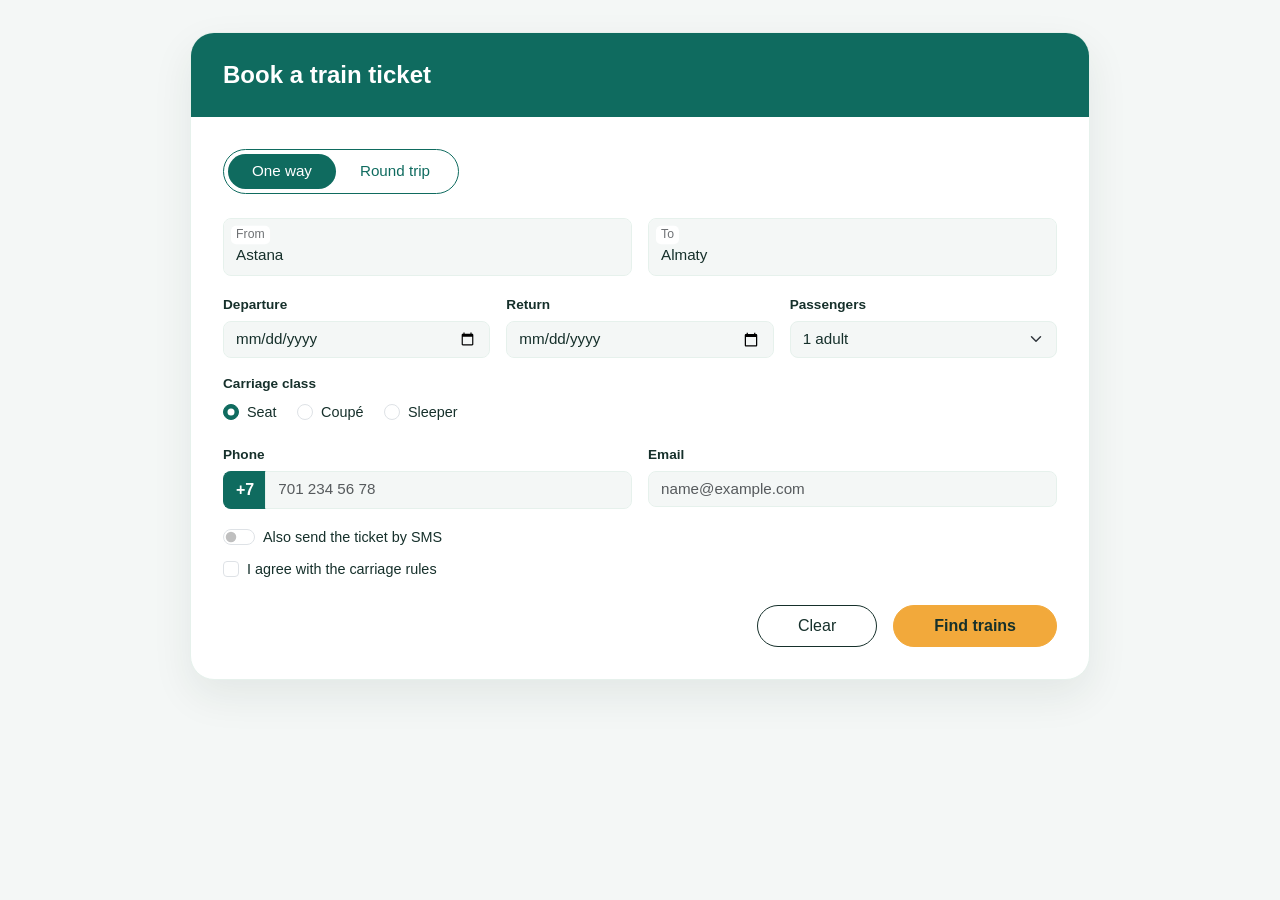
==== index.html @ 4bd58c1f "Assignment 4" ====
<!DOCTYPE html>
<html lang="en">
<head>
  <meta charset="UTF-8">
  <meta name="viewport" content="width=device-width, initial-scale=1.0">
  <title>Book a train ticket</title>
  
  <link href="https://cdn.jsdelivr.net/npm/bootstrap@5.3.2/dist/css/bootstrap.min.css" rel="stylesheet">  
  <link rel="stylesheet" href="style.css">
</head>
<body>

  <div class="ticket-card">
    <div class="ticket-header">
      Book a train ticket
    </div>
    
    <div class="ticket-body">
      <form id="ticketForm">
        
        <div class="trip-type-toggle mb-4">
            <input type="radio" class="btn-check" name="tripType" id="oneWay" value="oneWay" checked>
            <label class="btn trip-btn" for="oneWay">One way</label>

            <input class="btn-check" type="radio" name="tripType" id="roundTrip" value="roundTrip">
            <label class="btn trip-btn" for="roundTrip">Round trip</label>
        </div>

        <div class="row g-3 mb-3">
          <div class="col-md-6">
            <div class="form-floating">
              <input type="text" class="form-control" id="from" placeholder=" " value="Astana" required>
              <label for="from">From</label>
            </div>
          </div>
          <div class="col-md-6">
            <div class="form-floating">
              <input type="text" class="form-control" id="to" placeholder=" " value="Almaty" required>
              <label for="to">To</label>
            </div>
          </div>
        </div>

        <div class="row g-3 mb-3">
          <div class="col-md-4">
            <label for="departure" class="form-label">Departure</label>
            <input type="date" class="form-control" id="departure" required>
          </div>
          <div class="col-md-4">
            <label for="return" class="form-label">Return</label>
            <input type="date" class="form-control" id="return">
          </div>
          <div class="col-md-4">
            <label for="passengers" class="form-label">Passengers</label>
            <select class="form-select" id="passengers" required>
              <option value="1" selected>1 adult</option>
              <option value="2">2 adults</option>
              <option value="3">3 adults</option>
              <option value="4">4 adults</option>
              <option value="5">5 adults</option>
              <option value="6">6 adults</option>
            </select>
          </div>
        </div>

        <div class="mb-3">
          <label class="form-label d-block">Carriage class</label>
          <div class="form-check form-check-inline">
            <input class="form-check-input" type="radio" name="carriageClass" id="seat" value="seat" required checked>
            <label class="form-check-label" for="seat">Seat</label>
          </div>
          <div class="form-check form-check-inline">
            <input class="form-check-input" type="radio" name="carriageClass" id="coupe" value="coupe">
            <label class="form-check-label" for="coupe">Coupé</label>
          </div>
          <div class="form-check form-check-inline">
            <input class="form-check-input" type="radio" name="carriageClass" id="sleeper" value="sleeper">
            <label class="form-check-label" for="sleeper">Sleeper</label>
          </div>
        </div>

        <div class="row g-3 mb-3">
          <div class="col-md-6">
            <label for="phone" class="form-label">Phone</label>
            <div class="input-group">
              <span class="input-group-text phone-prefix">+7</span>
              <input type="tel" class="form-control" id="phone" placeholder="701 234 56 78" required>
            </div>
          </div>
          <div class="col-md-6">
            <label for="email" class="form-label">Email</label>
            <input type="email" class="form-control" id="email" placeholder="name@example.com" required>
          </div>
        </div>

        <div class="mb-4">
          <div class="form-check form-switch mb-2">
            <input class="form-check-input" type="checkbox" id="smsNotify">
            <label class="form-check-label" for="smsNotify">
              Also send the ticket by SMS
            </label>
          </div>
          <div class="form-check">
            <input class="form-check-input" type="checkbox" id="agreeRules" required>
            <label class="form-check-label" for="agreeRules">
              I agree with the carriage rules
            </label>
          </div>
        </div>

        <div class="button-group d-flex justify-content-end gap-3">
          <button type="reset" class="btn btn-clear">Clear</button>
          <button type="submit" class="btn btn-find">Find trains</button>
        </div>

      </form>
    </div>
  </div>

</body>
</html>
---- style.css ----
:root {
  --train-green: #0F6B5F;
  --train-orange: #F2A93B;
  --train-dark: #16302B;
  --train-light-bg: #F4F7F6;
  --train-border: #E6F1EC;
}

body {
  font-family: 'Montserrat', sans-serif;
  background-color: var(--train-light-bg);
  padding: 2rem 1rem;
}

.ticket-card {
  background: #fff;
  border-radius: 1.5rem;
  box-shadow: 0 1rem 2.5rem rgba(22, 48, 43, 0.08);
  border: 1px solid var(--train-border);
  overflow: hidden;
  max-width: 900px;
  margin: 0 auto;
}

.ticket-header {
  background-color: var(--train-green);
  color: #fff;
  padding: 1.5rem 2rem;
  font-weight: 600;
  font-size: 1.5rem;
}

.ticket-body {
  padding: 2rem;
}

.trip-type-toggle {
  display: inline-flex;
  border: 1px solid var(--train-green);
  border-radius: 50rem;
  padding: 0.25rem;
  background-color: #fff;
}

.trip-btn {
  border-radius: 50rem !important;
  padding: 0.375rem 1.5rem;
  color: var(--train-green);
  font-weight: 500;
  font-size: 0.95rem;
  border: none;
}

.btn-check:checked + .trip-btn {
  background-color: var(--train-green);
  color: #fff;
}

.form-control, .form-select {
  background-color: var(--train-light-bg);
  border: 1px solid var(--train-border);
  border-radius: 0.5rem;
  color: var(--train-dark);
  font-size: 0.95rem;
}

.form-control:focus, .form-select:focus {
  background-color: #fff;
  border-color: var(--train-green);
  box-shadow: 0 0 0 0.25rem rgba(15, 107, 95, 0.15);
}

.form-floating > .form-control {
  background-color: var(--train-light-bg);
  border: 1px solid var(--train-border);
  border-radius: 0.5rem;
}

.form-floating > .form-control:focus {
  background-color: #fff;
  border-color: var(--train-green);
  box-shadow: 0 0 0 0.25rem rgba(15, 107, 95, 0.15);
}

.form-floating > label {
  color: #6c757d;
  font-size: 0.9rem;
}

.form-label {
  font-weight: 600;
  font-size: 0.85rem;
  color: var(--train-dark);
  margin-bottom: 0.35rem;
}

.form-check-input:checked {
  background-color: var(--train-green);
  border-color: var(--train-green);
}

.form-check-label {
  font-size: 0.9rem;
  color: var(--train-dark);
}

.input-group .form-control {
  border-top-left-radius: 0;
  border-bottom-left-radius: 0;
}

.phone-prefix {
  background-color: var(--train-green);
  color: #fff;
  border: 1px solid var(--train-green);
  border-right: none;
  border-top-left-radius: 0.5rem;
  border-bottom-left-radius: 0.5rem;
  font-weight: 600;
  padding-left: 0.75rem;
  padding-right: 0.75rem;
}

.btn-clear {
  background-color: #fff;
  border: 1px solid var(--train-dark);
  color: var(--train-dark);
  border-radius: 50rem;
  padding: 0.5rem 2.5rem;
  font-weight: 500;
  transition: all 0.2s;
}

.btn-clear:hover {
  background-color: var(--train-light-bg);
}

.btn-find {
  background-color: var(--train-orange);
  border: 1px solid var(--train-orange);
  color: var(--train-dark);
  border-radius: 50rem;
  padding: 0.5rem 2.5rem;
  font-weight: 600;
  transition: all 0.2s;
}

.btn-find:hover {
  background-color: #e09b2e;
  border-color: #e09b2e;
}

@media (max-width: 767.98px) {
  .button-group {
    flex-direction: column-reverse;
    gap: 1rem !important;
  }
  
  .button-group .btn {
    width: 100%;
  }
  
  .ticket-body {
    padding: 1.5rem;
  }
  
  .ticket-header {
    padding: 1.25rem 1.5rem;
    font-size: 1.25rem;
  }
}
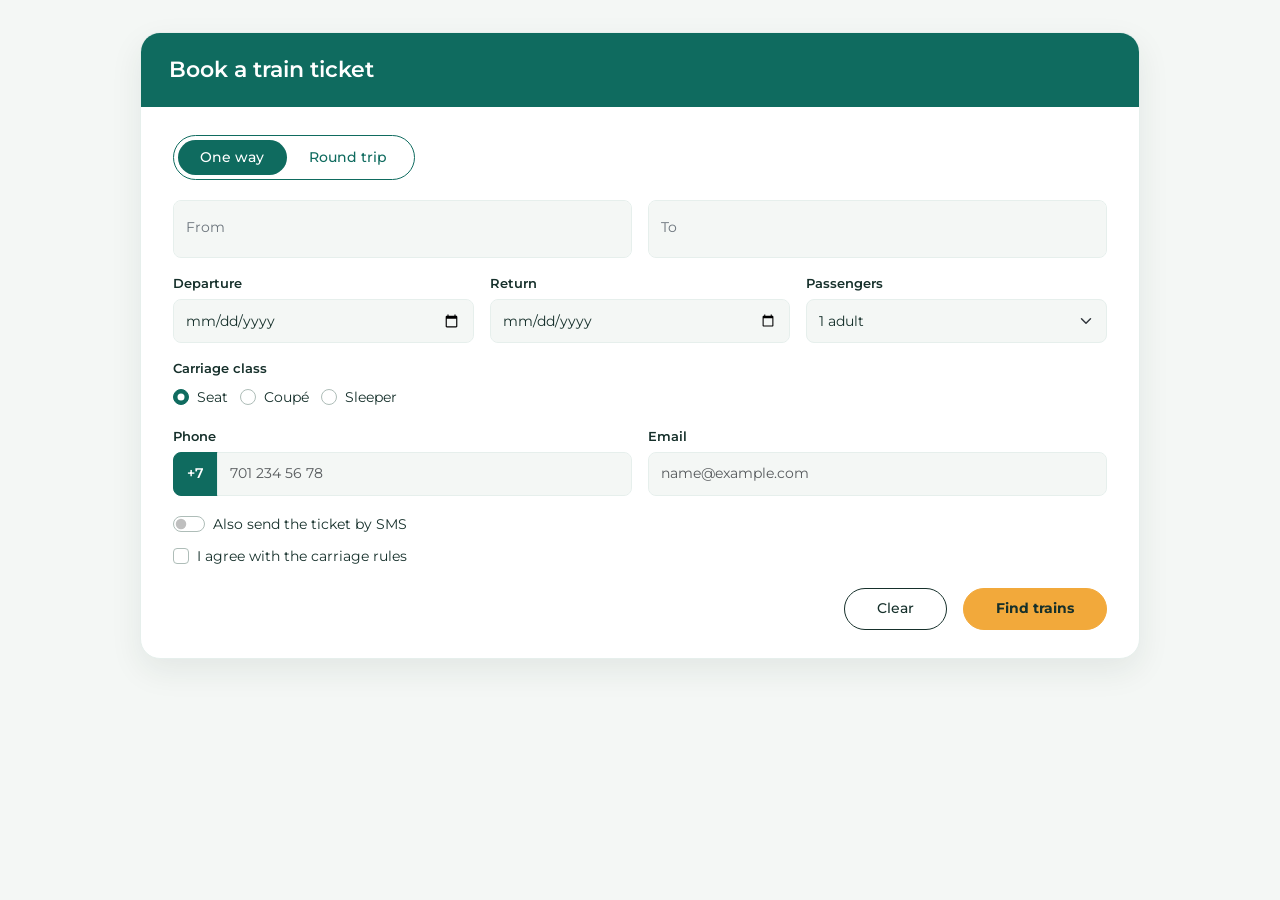
==== commit fe24a025: "Assignment 4" ====
--- a/index.html
+++ b/index.html
@@ -3,39 +3,40 @@
 <head>
   <meta charset="UTF-8">
   <meta name="viewport" content="width=device-width, initial-scale=1.0">
-  <title>Book a train ticket</title>
-  
-  <link href="https://cdn.jsdelivr.net/npm/bootstrap@5.3.2/dist/css/bootstrap.min.css" rel="stylesheet">  
+  <title>Book a Train Ticket</title>
+  <link href="https://cdn.jsdelivr.net/npm/bootstrap@5.3.2/dist/css/bootstrap.min.css" rel="stylesheet">
+  <link href="https://fonts.googleapis.com/css2?family=Montserrat:wght@400;500;600;700&display=swap" rel="stylesheet">
   <link rel="stylesheet" href="style.css">
 </head>
 <body>
+  <main class="ticket-card">
+    <header class="ticket-header">
+      Book a train ticket
+    </header>
 
-  <div class="ticket-card">
-    <div class="ticket-header">
-      Book a train ticket
-    </div>
-    
     <div class="ticket-body">
       <form id="ticketForm">
-        
-        <div class="trip-type-toggle mb-4">
-            <input type="radio" class="btn-check" name="tripType" id="oneWay" value="oneWay" checked>
-            <label class="btn trip-btn" for="oneWay">One way</label>
+        <fieldset class="trip-type-toggle mb-4">
+          <legend class="visually-hidden">Trip type</legend>
 
-            <input class="btn-check" type="radio" name="tripType" id="roundTrip" value="roundTrip">
-            <label class="btn trip-btn" for="roundTrip">Round trip</label>
-        </div>
+          <input type="radio" class="btn-check" name="tripType" id="oneWay" value="oneWay" checked>
+          <label class="btn trip-btn" for="oneWay">One way</label>
+
+          <input type="radio" class="btn-check" name="tripType" id="roundTrip" value="roundTrip">
+          <label class="btn trip-btn" for="roundTrip">Round trip</label>
+        </fieldset>
 
         <div class="row g-3 mb-3">
           <div class="col-md-6">
             <div class="form-floating">
-              <input type="text" class="form-control" id="from" placeholder=" " value="Astana" required>
+              <input type="text" class="form-control" id="from" name="from" placeholder="From" required>
               <label for="from">From</label>
             </div>
           </div>
+
           <div class="col-md-6">
             <div class="form-floating">
-              <input type="text" class="form-control" id="to" placeholder=" " value="Almaty" required>
+              <input type="text" class="form-control" id="to" name="to" placeholder="To" required>
               <label for="to">To</label>
             </div>
           </div>
@@ -44,15 +45,17 @@
         <div class="row g-3 mb-3">
           <div class="col-md-4">
             <label for="departure" class="form-label">Departure</label>
-            <input type="date" class="form-control" id="departure" required>
+            <input type="date" class="form-control" id="departure" name="departure" required>
           </div>
+
           <div class="col-md-4">
             <label for="return" class="form-label">Return</label>
-            <input type="date" class="form-control" id="return">
+            <input type="date" class="form-control" id="return" name="return">
           </div>
+
           <div class="col-md-4">
             <label for="passengers" class="form-label">Passengers</label>
-            <select class="form-select" id="passengers" required>
+            <select class="form-select" id="passengers" name="passengers" required>
               <option value="1" selected>1 adult</option>
               <option value="2">2 adults</option>
               <option value="3">3 adults</option>
@@ -63,48 +66,51 @@
           </div>
         </div>
 
-        <div class="mb-3">
-          <label class="form-label d-block">Carriage class</label>
-          <div class="form-check form-check-inline">
-            <input class="form-check-input" type="radio" name="carriageClass" id="seat" value="seat" required checked>
-            <label class="form-check-label" for="seat">Seat</label>
+        <fieldset class="mb-3 carriage-fieldset">
+          <legend class="form-label">Carriage class</legend>
+
+          <div class="class-options">
+            <div class="form-check form-check-inline">
+              <input class="form-check-input" type="radio" name="carriageClass" id="seat" value="seat" required checked>
+              <label class="form-check-label" for="seat">Seat</label>
+            </div>
+
+            <div class="form-check form-check-inline">
+              <input class="form-check-input" type="radio" name="carriageClass" id="coupe" value="coupe">
+              <label class="form-check-label" for="coupe">Coupé</label>
+            </div>
+
+            <div class="form-check form-check-inline">
+              <input class="form-check-input" type="radio" name="carriageClass" id="sleeper" value="sleeper">
+              <label class="form-check-label" for="sleeper">Sleeper</label>
+            </div>
           </div>
-          <div class="form-check form-check-inline">
-            <input class="form-check-input" type="radio" name="carriageClass" id="coupe" value="coupe">
-            <label class="form-check-label" for="coupe">Coupé</label>
-          </div>
-          <div class="form-check form-check-inline">
-            <input class="form-check-input" type="radio" name="carriageClass" id="sleeper" value="sleeper">
-            <label class="form-check-label" for="sleeper">Sleeper</label>
-          </div>
-        </div>
+        </fieldset>
 
         <div class="row g-3 mb-3">
           <div class="col-md-6">
             <label for="phone" class="form-label">Phone</label>
             <div class="input-group">
               <span class="input-group-text phone-prefix">+7</span>
-              <input type="tel" class="form-control" id="phone" placeholder="701 234 56 78" required>
+              <input type="tel" class="form-control" id="phone" name="phone" placeholder="701 234 56 78" inputmode="numeric" pattern="[0-9]{3} [0-9]{3} [0-9]{2} [0-9]{2}" title="Enter 10 digits in the format 701 234 56 78" required>
             </div>
           </div>
+
           <div class="col-md-6">
             <label for="email" class="form-label">Email</label>
-            <input type="email" class="form-control" id="email" placeholder="name@example.com" required>
+            <input type="email" class="form-control" id="email" name="email" placeholder="name@example.com" required>
           </div>
         </div>
 
-        <div class="mb-4">
+        <div class="form-options mb-4">
           <div class="form-check form-switch mb-2">
-            <input class="form-check-input" type="checkbox" id="smsNotify">
-            <label class="form-check-label" for="smsNotify">
-              Also send the ticket by SMS
-            </label>
+            <input class="form-check-input" type="checkbox" id="smsNotify" name="smsNotify">
+            <label class="form-check-label" for="smsNotify">Also send the ticket by SMS</label>
           </div>
+
           <div class="form-check">
-            <input class="form-check-input" type="checkbox" id="agreeRules" required>
-            <label class="form-check-label" for="agreeRules">
-              I agree with the carriage rules
-            </label>
+            <input class="form-check-input" type="checkbox" id="agreeRules" name="agreeRules" required>
+            <label class="form-check-label" for="agreeRules">I agree with the carriage rules</label>
           </div>
         </div>
 
@@ -112,10 +118,8 @@
           <button type="reset" class="btn btn-clear">Clear</button>
           <button type="submit" class="btn btn-find">Find trains</button>
         </div>
-
       </form>
     </div>
-  </div>
-
+  </main>
 </body>
-</html>+</html>
--- a/style.css
+++ b/style.css
@@ -2,84 +2,72 @@
   --train-green: #0F6B5F;
   --train-orange: #F2A93B;
   --train-dark: #16302B;
-  --train-light-bg: #F4F7F6;
-  --train-border: #E6F1EC;
+  --train-light-bg: #F4F7F5;
+  --train-border: #E6EFEC;
+}
+
+* {
+  box-sizing: border-box;
 }
 
 body {
+  margin: 0;
+  min-height: 100vh;
   font-family: 'Montserrat', sans-serif;
   background-color: var(--train-light-bg);
-  padding: 2rem 1rem;
+  color: var(--train-dark);
+  display: flex;
+  justify-content: center;
+  align-items: flex-start;
+  padding: 2rem 1.5rem;
 }
 
 .ticket-card {
-  background: #fff;
-  border-radius: 1.5rem;
-  box-shadow: 0 1rem 2.5rem rgba(22, 48, 43, 0.08);
+  width: 100%;
+  max-width: 1000px;
+  background-color: #fff;
   border: 1px solid var(--train-border);
+  border-radius: 1.25rem;
+  box-shadow: 0 0.75rem 2rem rgba(22, 48, 43, 0.08);
   overflow: hidden;
-  max-width: 900px;
-  margin: 0 auto;
 }
 
 .ticket-header {
   background-color: var(--train-green);
   color: #fff;
-  padding: 1.5rem 2rem;
+  padding: 1.25rem 1.75rem;
+  font-size: 1.4rem;
   font-weight: 600;
-  font-size: 1.5rem;
 }
 
 .ticket-body {
-  padding: 2rem;
-}
-
-.trip-type-toggle {
-  display: inline-flex;
-  border: 1px solid var(--train-green);
-  border-radius: 50rem;
-  padding: 0.25rem;
-  background-color: #fff;
-}
-
-.trip-btn {
-  border-radius: 50rem !important;
-  padding: 0.375rem 1.5rem;
-  color: var(--train-green);
-  font-weight: 500;
-  font-size: 0.95rem;
-  border: none;
-}
-
-.btn-check:checked + .trip-btn {
-  background-color: var(--train-green);
-  color: #fff;
-}
-
-.form-control, .form-select {
+  padding: 1.75rem;
+}
+
+.form-control,
+.form-select {
+  min-width: 0;
+  min-height: 44px;
   background-color: var(--train-light-bg);
   border: 1px solid var(--train-border);
   border-radius: 0.5rem;
   color: var(--train-dark);
-  font-size: 0.95rem;
-}
-
-.form-control:focus, .form-select:focus {
+  font-family: inherit;
+  font-size: 0.9rem;
+}
+
+.form-control:focus,
+.form-select:focus {
   background-color: #fff;
   border-color: var(--train-green);
-  box-shadow: 0 0 0 0.25rem rgba(15, 107, 95, 0.15);
+  box-shadow: 0 0 0 0.2rem rgba(15, 107, 95, 0.15);
 }
 
 .form-floating > .form-control {
-  background-color: var(--train-light-bg);
-  border: 1px solid var(--train-border);
-  border-radius: 0.5rem;
-}
-
-.form-floating > .form-control:focus {
-  background-color: #fff;
-  border-color: var(--train-green);
-  box-shadow: 0 0 0 0.25rem rgba(15, 107, 95, 0.15);
+  height: 58px;
+  min-height: 58px;
+  padding-top: 1.5rem;
+  padding-bottom: 0.4rem;
 }
 
 .form-floating > label {
@@ -88,84 +76,221 @@
 }
 
 .form-label {
+  display: block;
+  margin-bottom: 0.35rem;
+  color: var(--train-dark);
+  font-size: 0.82rem;
   font-weight: 600;
+}
+
+.trip-type-toggle {
+  display: inline-flex;
+  align-items: center;
+  margin-top: 0;
+  margin-bottom: 1.25rem !important;
+  padding: 0.25rem;
+  border: 1px solid var(--train-green);
+  border-radius: 50rem;
+  background-color: #fff;
+}
+
+.trip-btn {
+  padding: 0.45rem 1.4rem;
+  border: none;
+  border-radius: 50rem !important;
+  color: var(--train-green);
+  font-size: 0.88rem;
+  font-weight: 500;
+}
+
+.btn-check:checked + .trip-btn {
+  background-color: var(--train-green);
+  color: #fff;
+}
+
+.btn-check:focus-visible + .trip-btn {
+  outline: 2px solid var(--train-orange);
+  outline-offset: 2px;
+}
+
+.carriage-fieldset {
+  min-width: 0;
+  padding: 0;
+  border: 0;
+}
+
+.carriage-fieldset legend {
+  float: none;
+  width: auto;
+  margin-bottom: 0.35rem;
+}
+
+.class-options {
+  display: flex;
+  flex-wrap: wrap;
+  align-items: center;
+  gap: 0.4rem 0.75rem;
+}
+
+.form-check-inline {
+  margin-right: 0;
+}
+
+.form-check-input {
+  border-color: #aebdb8;
+}
+
+.form-check-input:checked {
+  background-color: var(--train-green);
+  border-color: var(--train-green);
+}
+
+.form-check-input:focus {
+  border-color: var(--train-green);
+  box-shadow: 0 0 0 0.2rem rgba(15, 107, 95, 0.15);
+}
+
+.form-check-label {
+  color: var(--train-dark);
   font-size: 0.85rem;
-  color: var(--train-dark);
-  margin-bottom: 0.35rem;
-}
-
-.form-check-input:checked {
-  background-color: var(--train-green);
-  border-color: var(--train-green);
-}
-
+}
+
+.phone-prefix {
+  display: flex;
+  align-items: center;
+  padding: 0 0.8rem;
+  background-color: var(--train-green);
+  border: 1px solid var(--train-green);
+  border-radius: 0.5rem 0 0 0.5rem;
+  color: #fff;
+  font-weight: 600;
+  font-size: 0.9rem;
+}
+
+.input-group .form-control {
+  border-radius: 0 0.5rem 0.5rem 0;
+}
+
+.form-options {
+  margin-bottom: 1.25rem !important;
+}
+
+.form-switch .form-check-input {
+  cursor: pointer;
+}
+
+.form-check-input,
 .form-check-label {
-  font-size: 0.9rem;
-  color: var(--train-dark);
-}
-
-.input-group .form-control {
-  border-top-left-radius: 0;
-  border-bottom-left-radius: 0;
-}
-
-.phone-prefix {
-  background-color: var(--train-green);
-  color: #fff;
-  border: 1px solid var(--train-green);
-  border-right: none;
-  border-top-left-radius: 0.5rem;
-  border-bottom-left-radius: 0.5rem;
-  font-weight: 600;
-  padding-left: 0.75rem;
-  padding-right: 0.75rem;
+  cursor: pointer;
+}
+
+.button-group {
+  align-items: center;
+}
+
+.button-group .btn {
+  min-height: 42px;
+  padding: 0.55rem 2rem;
+  border-radius: 50rem;
+  font-family: inherit;
+  font-size: 0.88rem;
+  transition: background-color 0.2s ease, border-color 0.2s ease, color 0.2s ease;
 }
 
 .btn-clear {
   background-color: #fff;
   border: 1px solid var(--train-dark);
   color: var(--train-dark);
-  border-radius: 50rem;
-  padding: 0.5rem 2.5rem;
   font-weight: 500;
-  transition: all 0.2s;
 }
 
 .btn-clear:hover {
   background-color: var(--train-light-bg);
+  border-color: var(--train-dark);
+  color: var(--train-dark);
 }
 
 .btn-find {
   background-color: var(--train-orange);
   border: 1px solid var(--train-orange);
   color: var(--train-dark);
-  border-radius: 50rem;
-  padding: 0.5rem 2.5rem;
-  font-weight: 600;
-  transition: all 0.2s;
+  font-weight: 700;
 }
 
 .btn-find:hover {
   background-color: #e09b2e;
   border-color: #e09b2e;
+  color: var(--train-dark);
+}
+
+.btn:focus-visible {
+  outline: 2px solid var(--train-green);
+  outline-offset: 3px;
+}
+
+@media (min-width: 768px) {
+  body {
+    padding: 2rem;
+  }
+
+  .ticket-card {
+    max-width: 1000px;
+  }
+
+  .ticket-body {
+    padding: 1.75rem 2rem;
+  }
 }
 
 @media (max-width: 767.98px) {
+  body {
+    padding: 1rem 0.75rem;
+  }
+
+  .ticket-card {
+    border-radius: 1rem;
+  }
+
+  .ticket-header {
+    padding: 1.1rem 1.25rem;
+    font-size: 1.2rem;
+  }
+
+  .ticket-body {
+    padding: 1.25rem;
+  }
+
+  .trip-type-toggle {
+    margin-bottom: 1.1rem !important;
+  }
+
+  .trip-btn {
+    padding: 0.45rem 1.1rem;
+  }
+
   .button-group {
     flex-direction: column-reverse;
-    gap: 1rem !important;
-  }
-  
+    align-items: stretch;
+    gap: 0.75rem !important;
+  }
+
   .button-group .btn {
     width: 100%;
   }
-  
+}
+
+@media (max-width: 360px) {
   .ticket-body {
-    padding: 1.5rem;
-  }
-  
+    padding: 1rem;
+  }
+
   .ticket-header {
-    padding: 1.25rem 1.5rem;
-    font-size: 1.25rem;
-  }
-}+    padding: 1rem;
+    font-size: 1.1rem;
+  }
+
+  .trip-btn {
+    padding: 0.4rem 0.85rem;
+    font-size: 0.82rem;
+  }
+}
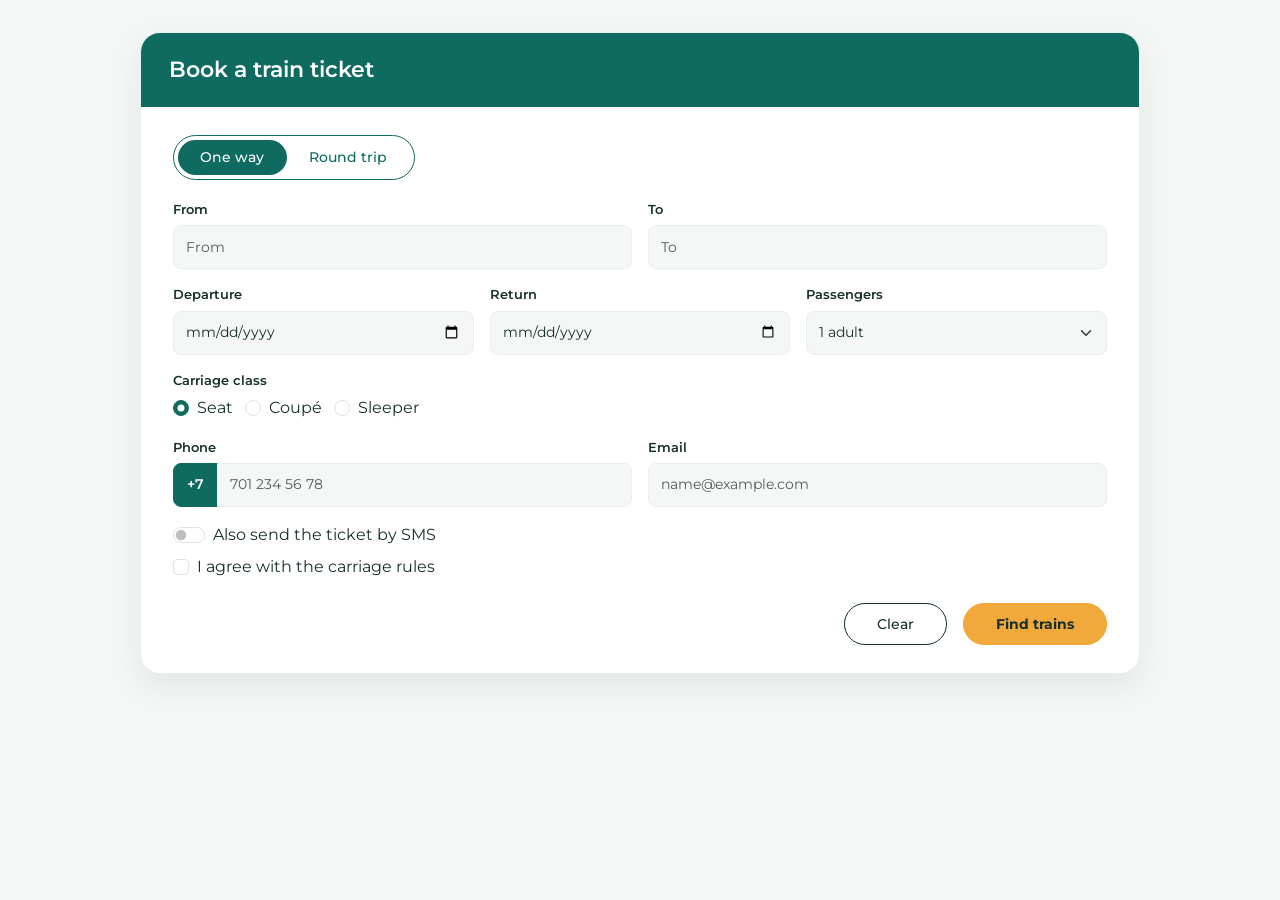
==== commit d25695a6: "up" ====
--- a/index.html
+++ b/index.html
@@ -10,35 +10,26 @@
 </head>
 <body>
   <main class="ticket-card">
-    <header class="ticket-header">
-      Book a train ticket
-    </header>
+    <header class="ticket-header">Book a train ticket</header>
 
     <div class="ticket-body">
       <form id="ticketForm">
         <fieldset class="trip-type-toggle mb-4">
           <legend class="visually-hidden">Trip type</legend>
-
           <input type="radio" class="btn-check" name="tripType" id="oneWay" value="oneWay" checked>
           <label class="btn trip-btn" for="oneWay">One way</label>
-
           <input type="radio" class="btn-check" name="tripType" id="roundTrip" value="roundTrip">
           <label class="btn trip-btn" for="roundTrip">Round trip</label>
         </fieldset>
 
         <div class="row g-3 mb-3">
           <div class="col-md-6">
-            <div class="form-floating">
-              <input type="text" class="form-control" id="from" name="from" placeholder="From" required>
-              <label for="from">From</label>
-            </div>
+            <label for="from" class="form-label">From</label>
+            <input type="text" class="form-control" id="from" name="from" placeholder="From" required>
           </div>
-
           <div class="col-md-6">
-            <div class="form-floating">
-              <input type="text" class="form-control" id="to" name="to" placeholder="To" required>
-              <label for="to">To</label>
-            </div>
+            <label for="to" class="form-label">To</label>
+            <input type="text" class="form-control" id="to" name="to" placeholder="To" required>
           </div>
         </div>
 
@@ -47,12 +38,10 @@
             <label for="departure" class="form-label">Departure</label>
             <input type="date" class="form-control" id="departure" name="departure" required>
           </div>
-
           <div class="col-md-4">
             <label for="return" class="form-label">Return</label>
             <input type="date" class="form-control" id="return" name="return">
           </div>
-
           <div class="col-md-4">
             <label for="passengers" class="form-label">Passengers</label>
             <select class="form-select" id="passengers" name="passengers" required>
@@ -68,22 +57,19 @@
 
         <fieldset class="mb-3 carriage-fieldset">
           <legend class="form-label">Carriage class</legend>
-
           <div class="class-options">
-            <div class="form-check form-check-inline">
-              <input class="form-check-input" type="radio" name="carriageClass" id="seat" value="seat" required checked>
-              <label class="form-check-label" for="seat">Seat</label>
-            </div>
-
-            <div class="form-check form-check-inline">
-              <input class="form-check-input" type="radio" name="carriageClass" id="coupe" value="coupe">
-              <label class="form-check-label" for="coupe">Coupé</label>
-            </div>
-
-            <div class="form-check form-check-inline">
-              <input class="form-check-input" type="radio" name="carriageClass" id="sleeper" value="sleeper">
-              <label class="form-check-label" for="sleeper">Sleeper</label>
-            </div>
+            <label class="form-check form-check-inline">
+              <input class="form-check-input" type="radio" name="carriageClass" value="seat" required checked>
+              Seat
+            </label>
+            <label class="form-check form-check-inline">
+              <input class="form-check-input" type="radio" name="carriageClass" value="coupe">
+              Coupé
+            </label>
+            <label class="form-check form-check-inline">
+              <input class="form-check-input" type="radio" name="carriageClass" value="sleeper">
+              Sleeper
+            </label>
           </div>
         </fieldset>
 
@@ -95,7 +81,6 @@
               <input type="tel" class="form-control" id="phone" name="phone" placeholder="701 234 56 78" inputmode="numeric" pattern="[0-9]{3} [0-9]{3} [0-9]{2} [0-9]{2}" title="Enter 10 digits in the format 701 234 56 78" required>
             </div>
           </div>
-
           <div class="col-md-6">
             <label for="email" class="form-label">Email</label>
             <input type="email" class="form-control" id="email" name="email" placeholder="name@example.com" required>
@@ -103,15 +88,14 @@
         </div>
 
         <div class="form-options mb-4">
-          <div class="form-check form-switch mb-2">
+          <label class="form-check form-switch mb-2">
             <input class="form-check-input" type="checkbox" id="smsNotify" name="smsNotify">
-            <label class="form-check-label" for="smsNotify">Also send the ticket by SMS</label>
-          </div>
-
-          <div class="form-check">
+            Also send the ticket by SMS
+          </label>
+          <label class="form-check">
             <input class="form-check-input" type="checkbox" id="agreeRules" name="agreeRules" required>
-            <label class="form-check-label" for="agreeRules">I agree with the carriage rules</label>
-          </div>
+            I agree with the carriage rules
+          </label>
         </div>
 
         <div class="button-group d-flex justify-content-end gap-3">
--- a/style.css
+++ b/style.css
@@ -61,18 +61,6 @@
   background-color: #fff;
   border-color: var(--train-green);
   box-shadow: 0 0 0 0.2rem rgba(15, 107, 95, 0.15);
-}
-
-.form-floating > .form-control {
-  height: 58px;
-  min-height: 58px;
-  padding-top: 1.5rem;
-  padding-bottom: 0.4rem;
-}
-
-.form-floating > label {
-  color: #6c757d;
-  font-size: 0.9rem;
 }
 
 .form-label {
@@ -108,23 +96,6 @@
   color: #fff;
 }
 
-.btn-check:focus-visible + .trip-btn {
-  outline: 2px solid var(--train-orange);
-  outline-offset: 2px;
-}
-
-.carriage-fieldset {
-  min-width: 0;
-  padding: 0;
-  border: 0;
-}
-
-.carriage-fieldset legend {
-  float: none;
-  width: auto;
-  margin-bottom: 0.35rem;
-}
-
 .class-options {
   display: flex;
   flex-wrap: wrap;
@@ -136,9 +107,7 @@
   margin-right: 0;
 }
 
-.form-check-input {
-  border-color: #aebdb8;
-}
+
 
 .form-check-input:checked {
   background-color: var(--train-green);
@@ -148,11 +117,6 @@
 .form-check-input:focus {
   border-color: var(--train-green);
   box-shadow: 0 0 0 0.2rem rgba(15, 107, 95, 0.15);
-}
-
-.form-check-label {
-  color: var(--train-dark);
-  font-size: 0.85rem;
 }
 
 .phone-prefix {
@@ -167,26 +131,11 @@
   font-size: 0.9rem;
 }
 
-.input-group .form-control {
-  border-radius: 0 0.5rem 0.5rem 0;
-}
-
-.form-options {
-  margin-bottom: 1.25rem !important;
-}
-
-.form-switch .form-check-input {
-  cursor: pointer;
-}
-
-.form-check-input,
-.form-check-label {
-  cursor: pointer;
-}
-
-.button-group {
-  align-items: center;
-}
+
+
+
+
+
 
 .button-group .btn {
   min-height: 42px;
@@ -233,10 +182,6 @@
     padding: 2rem;
   }
 
-  .ticket-card {
-    max-width: 1000px;
-  }
-
   .ticket-body {
     padding: 1.75rem 2rem;
   }
@@ -293,4 +238,4 @@
     padding: 0.4rem 0.85rem;
     font-size: 0.82rem;
   }
-}
+}
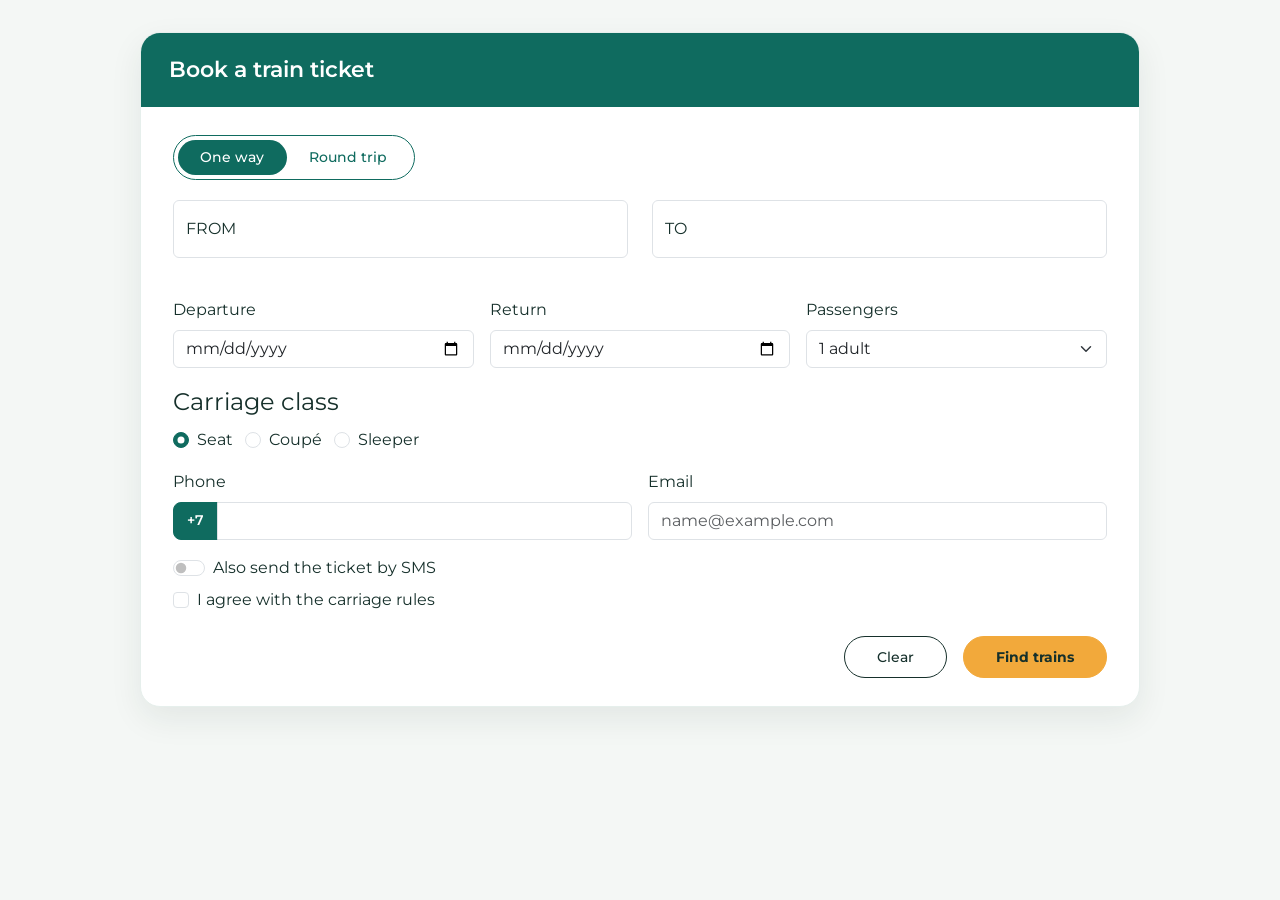
==== commit d74cabe0: "Update form" ====
--- a/index.html
+++ b/index.html
@@ -15,24 +15,31 @@
     <div class="ticket-body">
       <form id="ticketForm">
         <fieldset class="trip-type-toggle mb-4">
-          <legend class="visually-hidden">Trip type</legend>
           <input type="radio" class="btn-check" name="tripType" id="oneWay" value="oneWay" checked>
           <label class="btn trip-btn" for="oneWay">One way</label>
+          
           <input type="radio" class="btn-check" name="tripType" id="roundTrip" value="roundTrip">
           <label class="btn trip-btn" for="roundTrip">Round trip</label>
         </fieldset>
 
-        <div class="row g-3 mb-3">
+        <div class="row">
           <div class="col-md-6">
-            <label for="from" class="form-label">From</label>
-            <input type="text" class="form-control" id="from" name="from" placeholder="From" required>
+            <div class="form-floating mb-3">
+              <input type="text" class="form-control" id="floatingInput" placeholder="Astana">
+              <label for="floatingInput">FROM</label>
+            </div>
           </div>
+          
           <div class="col-md-6">
-            <label for="to" class="form-label">To</label>
-            <input type="text" class="form-control" id="to" name="to" placeholder="To" required>
+            <div class="form-floating mb-3">
+              <input type="text" class="form-control" id="floatingPassword" placeholder="Almaty">
+              <label for="floatingPassword">TO</label>
+            </div>
           </div>
         </div>
 
+        <br>
+        
         <div class="row g-3 mb-3">
           <div class="col-md-4">
             <label for="departure" class="form-label">Departure</label>
@@ -78,7 +85,7 @@
             <label for="phone" class="form-label">Phone</label>
             <div class="input-group">
               <span class="input-group-text phone-prefix">+7</span>
-              <input type="tel" class="form-control" id="phone" name="phone" placeholder="701 234 56 78" inputmode="numeric" pattern="[0-9]{3} [0-9]{3} [0-9]{2} [0-9]{2}" title="Enter 10 digits in the format 701 234 56 78" required>
+              <input type="tel" class="form-control" id="phone" name="phone" required>
             </div>
           </div>
           <div class="col-md-6">
--- a/style.css
+++ b/style.css
@@ -40,37 +40,6 @@
   font-weight: 600;
 }
 
-.ticket-body {
-  padding: 1.75rem;
-}
-
-.form-control,
-.form-select {
-  min-width: 0;
-  min-height: 44px;
-  background-color: var(--train-light-bg);
-  border: 1px solid var(--train-border);
-  border-radius: 0.5rem;
-  color: var(--train-dark);
-  font-family: inherit;
-  font-size: 0.9rem;
-}
-
-.form-control:focus,
-.form-select:focus {
-  background-color: #fff;
-  border-color: var(--train-green);
-  box-shadow: 0 0 0 0.2rem rgba(15, 107, 95, 0.15);
-}
-
-.form-label {
-  display: block;
-  margin-bottom: 0.35rem;
-  color: var(--train-dark);
-  font-size: 0.82rem;
-  font-weight: 600;
-}
-
 .trip-type-toggle {
   display: inline-flex;
   align-items: center;
@@ -107,8 +76,6 @@
   margin-right: 0;
 }
 
-
-
 .form-check-input:checked {
   background-color: var(--train-green);
   border-color: var(--train-green);
@@ -130,12 +97,6 @@
   font-weight: 600;
   font-size: 0.9rem;
 }
-
-
-
-
-
-
 
 .button-group .btn {
   min-height: 42px;
@@ -170,11 +131,6 @@
   background-color: #e09b2e;
   border-color: #e09b2e;
   color: var(--train-dark);
-}
-
-.btn:focus-visible {
-  outline: 2px solid var(--train-green);
-  outline-offset: 3px;
 }
 
 @media (min-width: 768px) {
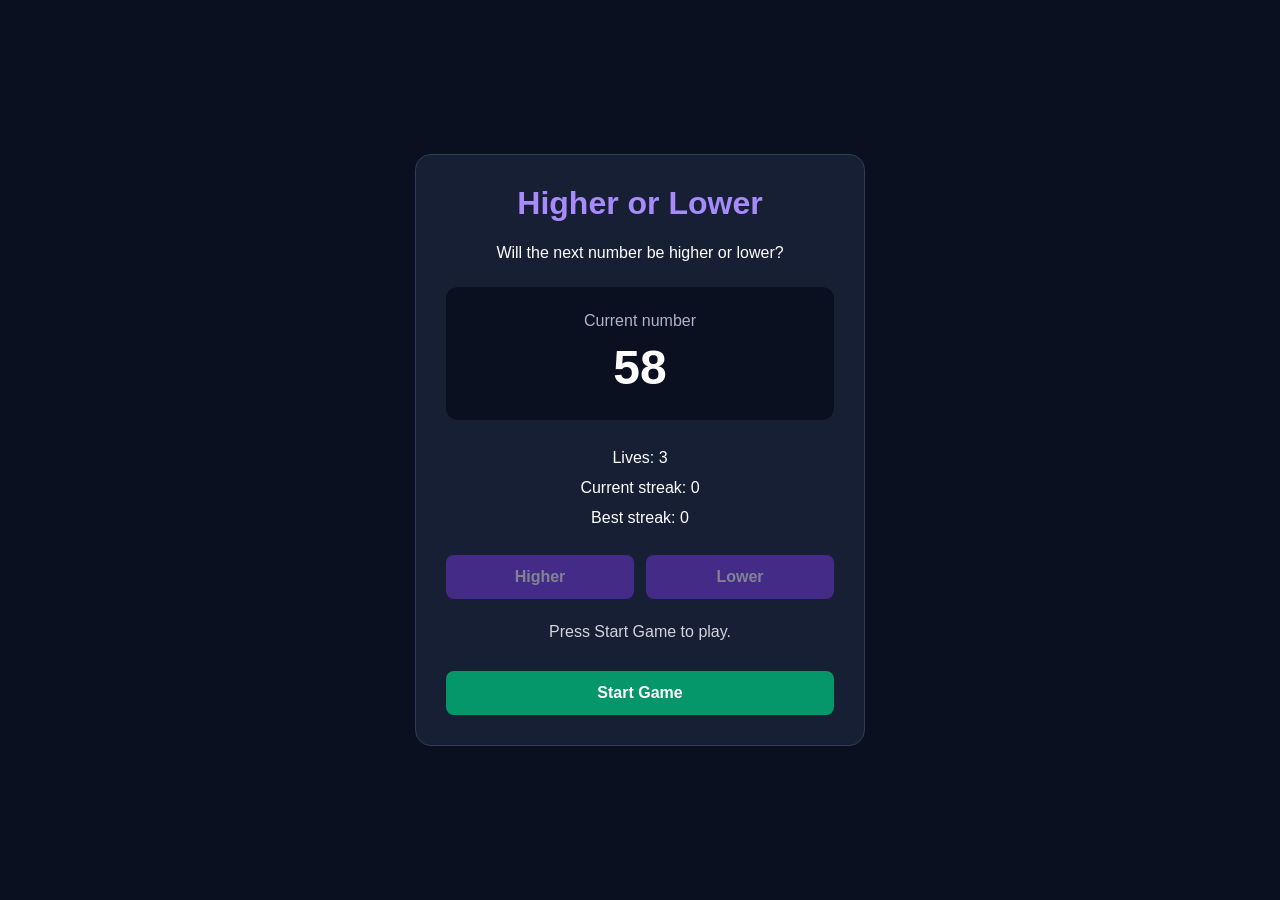
==== commit 5aca482d: "Assignment 5" ====
--- a/index.html
+++ b/index.html
@@ -1,116 +1,36 @@
 <!DOCTYPE html>
 <html lang="en">
 <head>
-  <meta charset="UTF-8">
-  <meta name="viewport" content="width=device-width, initial-scale=1.0">
-  <title>Book a Train Ticket</title>
-  <link href="https://cdn.jsdelivr.net/npm/bootstrap@5.3.2/dist/css/bootstrap.min.css" rel="stylesheet">
-  <link href="https://fonts.googleapis.com/css2?family=Montserrat:wght@400;500;600;700&display=swap" rel="stylesheet">
-  <link rel="stylesheet" href="style.css">
+    <meta charset="UTF-8">
+    <meta name="viewport" content="width=device-width, initial-scale=1.0">
+    <title>Higher or Lower</title>
+    <link rel="stylesheet" href="style.css">
+    <script src="task1.js" defer></script>
 </head>
 <body>
-  <main class="ticket-card">
-    <header class="ticket-header">Book a train ticket</header>
+    <main class="game">
+        <h1>Higher or Lower</h1>
+        <p>Will the next number be higher or lower?</p>
 
-    <div class="ticket-body">
-      <form id="ticketForm">
-        <fieldset class="trip-type-toggle mb-4">
-          <input type="radio" class="btn-check" name="tripType" id="oneWay" value="oneWay" checked>
-          <label class="btn trip-btn" for="oneWay">One way</label>
-          
-          <input type="radio" class="btn-check" name="tripType" id="roundTrip" value="roundTrip">
-          <label class="btn trip-btn" for="roundTrip">Round trip</label>
-        </fieldset>
-
-        <div class="row">
-          <div class="col-md-6">
-            <div class="form-floating mb-3">
-              <input type="text" class="form-control" id="floatingInput" placeholder="Astana">
-              <label for="floatingInput">FROM</label>
-            </div>
-          </div>
-          
-          <div class="col-md-6">
-            <div class="form-floating mb-3">
-              <input type="text" class="form-control" id="floatingPassword" placeholder="Almaty">
-              <label for="floatingPassword">TO</label>
-            </div>
-          </div>
+        <div class="number-box">
+            <span>Current number</span>
+            <strong id="currentNumber">--</strong>
         </div>
 
-        <br>
-        
-        <div class="row g-3 mb-3">
-          <div class="col-md-4">
-            <label for="departure" class="form-label">Departure</label>
-            <input type="date" class="form-control" id="departure" name="departure" required>
-          </div>
-          <div class="col-md-4">
-            <label for="return" class="form-label">Return</label>
-            <input type="date" class="form-control" id="return" name="return">
-          </div>
-          <div class="col-md-4">
-            <label for="passengers" class="form-label">Passengers</label>
-            <select class="form-select" id="passengers" name="passengers" required>
-              <option value="1" selected>1 adult</option>
-              <option value="2">2 adults</option>
-              <option value="3">3 adults</option>
-              <option value="4">4 adults</option>
-              <option value="5">5 adults</option>
-              <option value="6">6 adults</option>
-            </select>
-          </div>
+        <div class="stats">
+            <p>Lives: <span id="lives">3</span></p>
+            <p>Current streak: <span id="streak">0</span></p>
+            <p>Best streak: <span id="bestStreak">0</span></p>
         </div>
 
-        <fieldset class="mb-3 carriage-fieldset">
-          <legend class="form-label">Carriage class</legend>
-          <div class="class-options">
-            <label class="form-check form-check-inline">
-              <input class="form-check-input" type="radio" name="carriageClass" value="seat" required checked>
-              Seat
-            </label>
-            <label class="form-check form-check-inline">
-              <input class="form-check-input" type="radio" name="carriageClass" value="coupe">
-              Coupé
-            </label>
-            <label class="form-check form-check-inline">
-              <input class="form-check-input" type="radio" name="carriageClass" value="sleeper">
-              Sleeper
-            </label>
-          </div>
-        </fieldset>
-
-        <div class="row g-3 mb-3">
-          <div class="col-md-6">
-            <label for="phone" class="form-label">Phone</label>
-            <div class="input-group">
-              <span class="input-group-text phone-prefix">+7</span>
-              <input type="tel" class="form-control" id="phone" name="phone" required>
-            </div>
-          </div>
-          <div class="col-md-6">
-            <label for="email" class="form-label">Email</label>
-            <input type="email" class="form-control" id="email" name="email" placeholder="name@example.com" required>
-          </div>
+        <div class="buttons">
+            <button id="higherButton">Higher</button>
+            <button id="lowerButton">Lower</button>
         </div>
 
-        <div class="form-options mb-4">
-          <label class="form-check form-switch mb-2">
-            <input class="form-check-input" type="checkbox" id="smsNotify" name="smsNotify">
-            Also send the ticket by SMS
-          </label>
-          <label class="form-check">
-            <input class="form-check-input" type="checkbox" id="agreeRules" name="agreeRules" required>
-            I agree with the carriage rules
-          </label>
-        </div>
+        <p id="message" aria-live="polite">Press Start Game to play.</p>
 
-        <div class="button-group d-flex justify-content-end gap-3">
-          <button type="reset" class="btn btn-clear">Clear</button>
-          <button type="submit" class="btn btn-find">Find trains</button>
-        </div>
-      </form>
-    </div>
-  </main>
+        <button id="startButton">Start Game</button>
+    </main>
 </body>
 </html>
--- a/style.css
+++ b/style.css
@@ -1,197 +1,133 @@
-:root {
-  --train-green: #0F6B5F;
-  --train-orange: #F2A93B;
-  --train-dark: #16302B;
-  --train-light-bg: #F4F7F5;
-  --train-border: #E6EFEC;
-}
-
 * {
-  box-sizing: border-box;
+    box-sizing: border-box;
 }
 
 body {
-  margin: 0;
-  min-height: 100vh;
-  font-family: 'Montserrat', sans-serif;
-  background-color: var(--train-light-bg);
-  color: var(--train-dark);
-  display: flex;
-  justify-content: center;
-  align-items: flex-start;
-  padding: 2rem 1.5rem;
+    margin: 0;
+    min-height: 100vh;
+    display: flex;
+    justify-content: center;
+    align-items: center;
+    padding: 20px;
+    font-family: Arial, sans-serif;
+    background: #0b1020;
+    color: #ffffff;
 }
 
-.ticket-card {
-  width: 100%;
-  max-width: 1000px;
-  background-color: #fff;
-  border: 1px solid var(--train-border);
-  border-radius: 1.25rem;
-  box-shadow: 0 0.75rem 2rem rgba(22, 48, 43, 0.08);
-  overflow: hidden;
+.game {
+    width: 100%;
+    max-width: 450px;
+    padding: 30px;
+    text-align: center;
+    background: #171f35;
+    border: 1px solid #303c58;
+    border-radius: 16px;
 }
 
-.ticket-header {
-  background-color: var(--train-green);
-  color: #fff;
-  padding: 1.25rem 1.75rem;
-  font-size: 1.4rem;
-  font-weight: 600;
+h1 {
+    margin-top: 0;
+    color: #a78bfa;
 }
 
-.trip-type-toggle {
-  display: inline-flex;
-  align-items: center;
-  margin-top: 0;
-  margin-bottom: 1.25rem !important;
-  padding: 0.25rem;
-  border: 1px solid var(--train-green);
-  border-radius: 50rem;
-  background-color: #fff;
+.number-box {
+    display: flex;
+    flex-direction: column;
+    gap: 10px;
+    margin: 25px 0;
+    padding: 25px;
+    background: #0b1020;
+    border-radius: 12px;
 }
 
-.trip-btn {
-  padding: 0.45rem 1.4rem;
-  border: none;
-  border-radius: 50rem !important;
-  color: var(--train-green);
-  font-size: 0.88rem;
-  font-weight: 500;
+.number-box span {
+    color: #aab5cc;
 }
 
-.btn-check:checked + .trip-btn {
-  background-color: var(--train-green);
-  color: #fff;
+.number-box strong {
+    font-size: 48px;
 }
 
-.class-options {
-  display: flex;
-  flex-wrap: wrap;
-  align-items: center;
-  gap: 0.4rem 0.75rem;
+.stats {
+    display: grid;
+    grid-template-columns: 1fr;
+    gap: 4px;
+    margin-bottom: 24px;
 }
 
-.form-check-inline {
-  margin-right: 0;
+.stats p {
+    margin: 4px 0;
 }
 
-.form-check-input:checked {
-  background-color: var(--train-green);
-  border-color: var(--train-green);
+.buttons {
+    display: flex;
+    gap: 12px;
 }
 
-.form-check-input:focus {
-  border-color: var(--train-green);
-  box-shadow: 0 0 0 0.2rem rgba(15, 107, 95, 0.15);
+button {
+    min-height: 44px;
+    padding: 12px 20px;
+    border: none;
+    border-radius: 8px;
+    background: #7c3aed;
+    color: white;
+    font-size: 16px;
+    font-weight: bold;
+    cursor: pointer;
+    transition: background 0.2s;
 }
 
-.phone-prefix {
-  display: flex;
-  align-items: center;
-  padding: 0 0.8rem;
-  background-color: var(--train-green);
-  border: 1px solid var(--train-green);
-  border-radius: 0.5rem 0 0 0.5rem;
-  color: #fff;
-  font-weight: 600;
-  font-size: 0.9rem;
+.buttons button {
+    flex: 1;
 }
 
-.button-group .btn {
-  min-height: 42px;
-  padding: 0.55rem 2rem;
-  border-radius: 50rem;
-  font-family: inherit;
-  font-size: 0.88rem;
-  transition: background-color 0.2s ease, border-color 0.2s ease, color 0.2s ease;
+button:hover:not(:disabled) {
+    background: #6d28d9;
 }
 
-.btn-clear {
-  background-color: #fff;
-  border: 1px solid var(--train-dark);
-  color: var(--train-dark);
-  font-weight: 500;
+button:focus-visible {
+    outline: 3px solid #c4b5fd;
+    outline-offset: 3px;
 }
 
-.btn-clear:hover {
-  background-color: var(--train-light-bg);
-  border-color: var(--train-dark);
-  color: var(--train-dark);
+button:disabled {
+    opacity: 0.45;
+    cursor: not-allowed;
 }
 
-.btn-find {
-  background-color: var(--train-orange);
-  border: 1px solid var(--train-orange);
-  color: var(--train-dark);
-  font-weight: 700;
+#message {
+    min-height: 24px;
+    margin: 24px 0;
+    color: #d1d5db;
 }
 
-.btn-find:hover {
-  background-color: #e09b2e;
-  border-color: #e09b2e;
-  color: var(--train-dark);
+#message.success {
+    color: #4ade80;
 }
 
-@media (min-width: 768px) {
-  body {
-    padding: 2rem;
-  }
-
-  .ticket-body {
-    padding: 1.75rem 2rem;
-  }
+#message.error {
+    color: #f87171;
 }
 
-@media (max-width: 767.98px) {
-  body {
-    padding: 1rem 0.75rem;
-  }
-
-  .ticket-card {
-    border-radius: 1rem;
-  }
-
-  .ticket-header {
-    padding: 1.1rem 1.25rem;
-    font-size: 1.2rem;
-  }
-
-  .ticket-body {
-    padding: 1.25rem;
-  }
-
-  .trip-type-toggle {
-    margin-bottom: 1.1rem !important;
-  }
-
-  .trip-btn {
-    padding: 0.45rem 1.1rem;
-  }
-
-  .button-group {
-    flex-direction: column-reverse;
-    align-items: stretch;
-    gap: 0.75rem !important;
-  }
-
-  .button-group .btn {
+#startButton {
     width: 100%;
-  }
+    background: #059669;
 }
 
-@media (max-width: 360px) {
-  .ticket-body {
-    padding: 1rem;
-  }
+#startButton:hover {
+    background: #047857;
+}
 
-  .ticket-header {
-    padding: 1rem;
-    font-size: 1.1rem;
-  }
+@media (max-width: 375px) {
+    .game {
+        padding: 20px 15px;
+    }
 
-  .trip-btn {
-    padding: 0.4rem 0.85rem;
-    font-size: 0.82rem;
-  }
+    .number-box strong {
+        font-size: 40px;
+    }
+
+    button {
+        padding: 10px;
+        font-size: 14px;
+    }
 }
